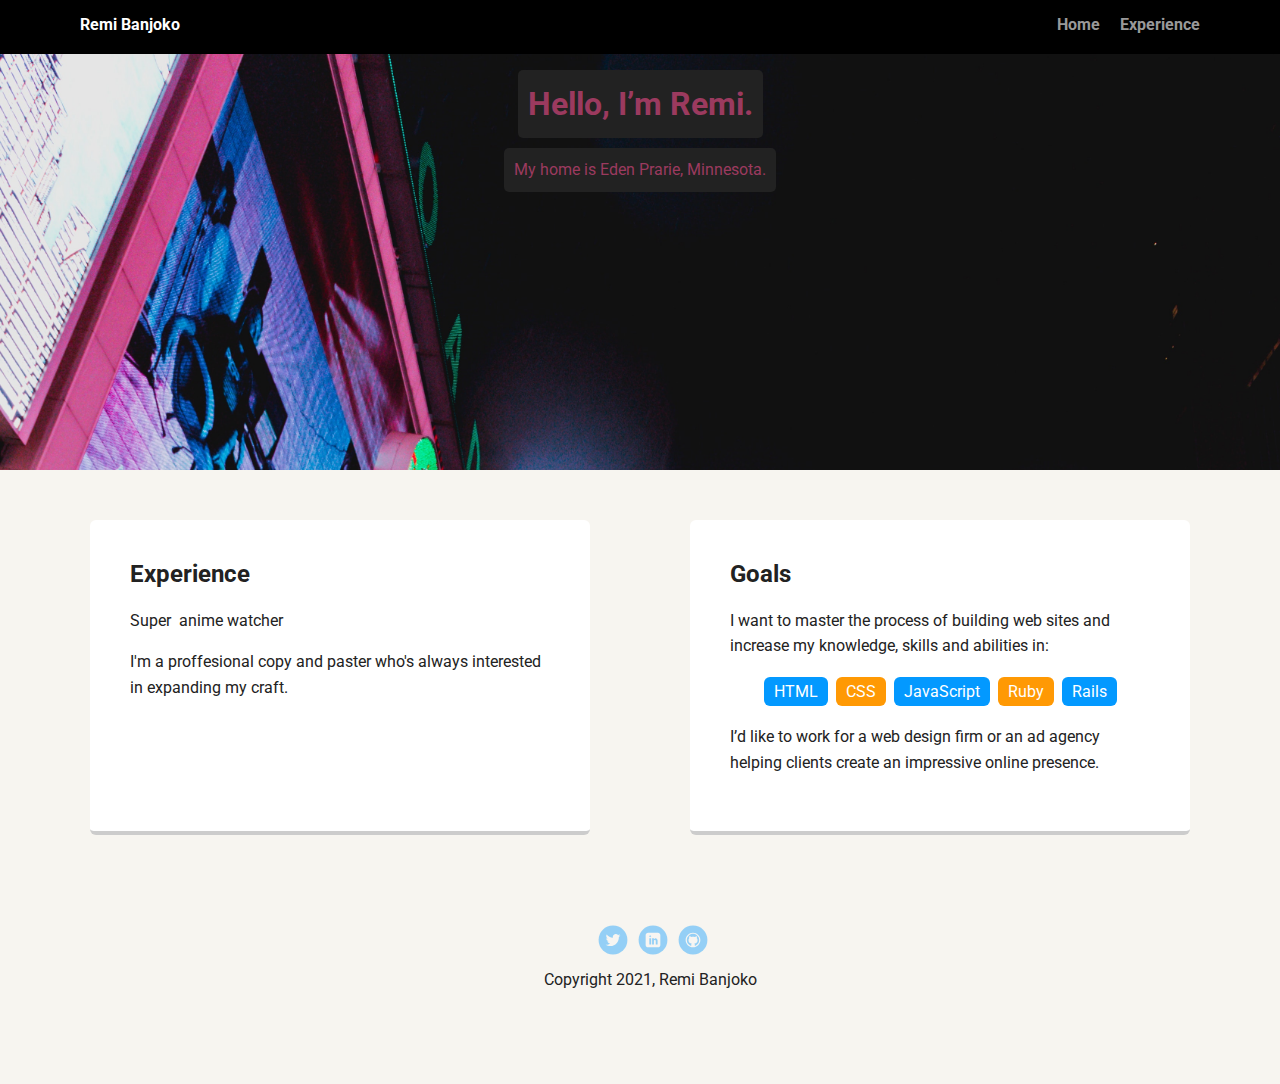
==== experience.html @ 9d986264 "Initial commit" ====
<!DOCTYPE html>
<html lang="en">
<head>
  <meta charset="utf-8">
  <title>Experince</title>
  <meta name="viewport" content="width=device-width, initial-scale=1.0">
  <link rel="stylesheet" href="styles.css">
  <link href="https://fonts.googleapis.com/css?family=Muli%7CRoboto:400,300,500,700,900" rel="stylesheet"></head>
  <body>

    <div class="main-nav">
        <ul class="nav">
          <li class="name">Remi Banjoko</li>
          <li><a href="index.html" >Home</a></li>
          <li><a href="experience.html">Experience</a></li>
        </ul>
    </div>

    <header>
     


      <h1 class="tag name"> <span>Hello, I’m Remi.</span></h1>
      <p class="tag location"><span>My home is Eden Prarie, Minnesota.</span></p>
    </header>

    <main class="flex">

      <div class="card">
        <h2>Experience</h2>
             <p> <span class="aura"> Super </span> anime watcher </p>
            
             <p>I'm a proffesional copy and paster who's always interested in expanding my craft.</p>
      </div> 

      <div class="card">
        <h2>Goals</h2>
        <p>I want to master the process of building web sites and increase my knowledge, skills and abilities in:</p>
        <ul class="skills">
          <li>HTML</li>
          <li>CSS</li>
          <li>JavaScript</li>
          <li>Ruby</li>
          <li>Rails</li>
        </ul>
        <p> I’d like to work for a web design firm or an ad agency helping clients create an impressive online presence.</p>
      </div> 




    </main>
    <footer>
      <ul>
        <li><a href="#" class="social twitter">Twitter</a></li>
        <li><a href="https://www.linkedin.com/in/remi-banjoko-4a3756212" target="blank" class="social linkedin">LinkedIn</a></li>
        <li><a href="#" class="social github">Github</a></li>
      </ul>
      <p class="copyright">Copyright 2021, Remi Banjoko</p>
    </footer>
  </body>
  </html>
---- styles.css ----
/* Global Layout Set-up */
* { 
  box-sizing: border-box;
}
  
body {
  margin: 0;
  padding: 0;
  text-align: center;
  font-family: 'Roboto', sans-serif;
  color: #222;
  background: #f7f5f0;
}
/* Link Styles */

a {
  text-decoration: none;
  color: #999;
}
a:hover {
  color: #6633ff;
}

/* Section Styles */

.main-nav {
  width: 100%;
  background: black;
  min-height: 30px;
  padding: 10px;
  position: fixed;
  text-align: center;
}

.nav {
  display: flex;
  justify-content: space-around;
  font-weight: 700;
  list-style-type: none;
  margin: 0 auto;
  padding: 0;
}

.name:hover span{
  display:none;
}

.name:hover:before{
 content:"Just a dude ";

}

.nav .name {
    display: block;
    margin-right: auto;
    color: white;
}
.nav li {
  padding: 5px 10px 10px 10px;
}

.nav a {
  transition: all .5s;
}
.nav a:hover {
  color: #9b3a5f;
}

header {
  text-align: center;
  background: url('images/street.jpg') no-repeat top center ;
  background-size: cover;
  overflow: hidden;
  padding-top: 60px;
}

header {
  line-height: 1.5;
}

/* header .swapBox{
  display:inline-block;
  background: url('images/actuallyMe5.jpg') no-repeat top center ;
  background-size: cover;
  margin-top: 50px;
  width: 150px;
  height: 150px;
  border-radius: 50%;
  border: 3px solid white;
  transition: all .5s;
} */

header .profile-image {
  position: relative;
  margin-top: 50px;
  width: 150px;
  height: 150px;
  border-radius: 50%;
  border: 3px solid white;
  transition: all .5s;
} 

/* header .swapBox:hover {
  background: url('images/actuallyMe4.jpg') no-repeat top center ;
  background-size: cover;
  border-radius: 50%;
  border: 3px solid rgb(238, 176, 240);
  transition: all .5s;
  transform: scale(1.001) rotate(1deg);
} */


 main .aura{
  display:inline-block;
  position: relative;
  height: 20px;
  width: 45px;
} 

 main .aura:hover {
  display:inline-block;
  position: relative;
  background: url('images/aura.gif') no-repeat center  ;
  background-size: auto center;
  
} 

.tag {
  background-color: #222;
  color: #9b3a5f;
  padding: 10px;
  border-radius: 5px;
  display: table;
  margin: 10px auto;
} 

.tag:hover{
  background-color: #222;
  color: #297972;
  padding: 10px;
  border-radius: 5px;
  display: table;
  margin: 10px auto;
  transform: scale(1.01);
}

.location {
  background-color: #222;
  color: #9b3a5f;
}
.location:hover span{
  display:none;

}

.location:hover:before{
 content:"Who lives somewhere";

}

.card {
  margin: 30px;
  padding: 20px 40px 40px;
  max-width: 500px;
  text-align: left;
  background: #fff;
  border-bottom: 4px solid #ccc;
  border-radius: 6px;
  transition: all .5s;
}
.card:hover {
  border-color: #ff99ff;
}

ul.skills {
  padding: 0;
  text-align: center;
}

.skills li {
  border-radius: 6px;
  display: inline-block;
  background: #ff9904;
  color: white;
  padding: 5px 10px;
  margin: 2px;
}

.skills li:nth-child(odd) {
  background: #0399ff;
}

footer {
  width: 100%;
  min-height: 30px;
  padding: 20px 0 40px 20px;
}

footer .copyright {
  top: -8px;
  font-size: .75em;
}

footer ul {
  list-style-type: none;
  margin: 0;
  padding: 0;
}

footer ul li {
  display: inline-block;
}

a.social {
  display: inline-block;
  text-indent: -9999px;
  margin-left: 5px;
  width: 30px;
  height: 30px;
  background-size: 30px 30px;
  opacity: .4;
  transition: all .5s;
}
a.twitter {
  background-image: url(images/twitter.svg);
}
a.linkedin {
  background-image: url(images/linkedin.svg);
}
a.github {
  background-image: url(images/github.svg);
}
a.social:hover {
  opacity: 1;
}
.clearfix {
  clear: both;
}

/* Styles for larger screens */
@media screen and (min-width: 720px) {
  
  .flex {
      display: -ms-flexbox;      /* TWEENER - IE 10 */
      display: flex; 
      max-width: 1200px;
      -ms-flex-pack: distribute;
      justify-content: space-around;
      margin: 0 auto;
  }

  header {
    min-height: 470px;
  }

  .nav {
    max-width: 1200px;
    padding: 0 30px;
  }


  main {
    padding-top: 20px;
  }

  main p {
    line-height: 1.6em;
  }

  footer {
    font-size: 1.3em;
    max-width: 1200px;
    margin: 40px auto;
  }

}
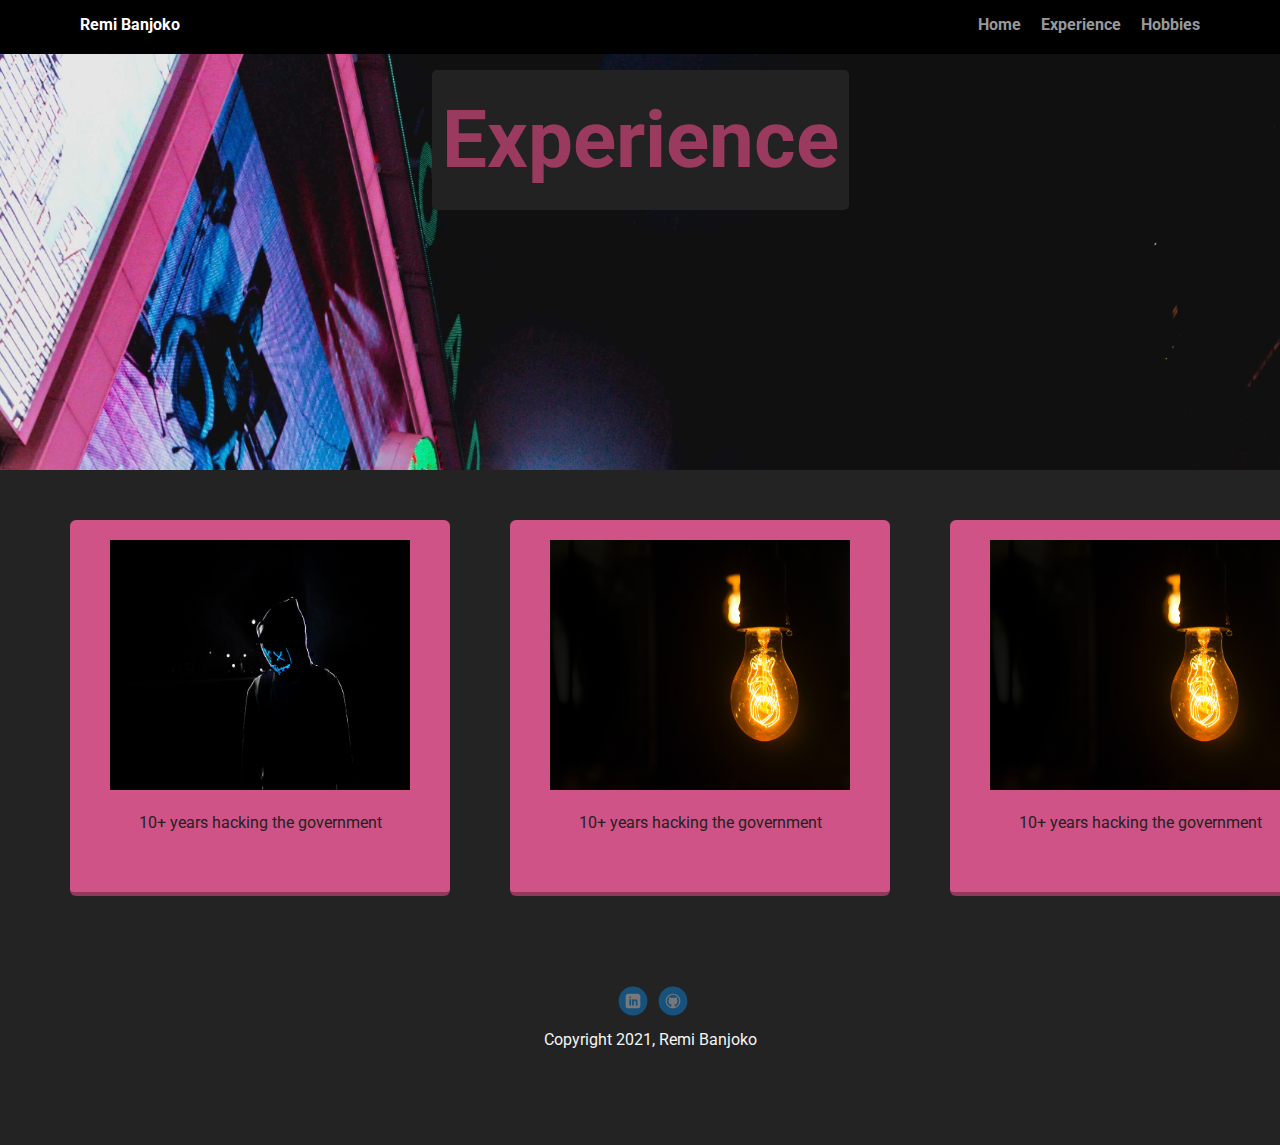
==== commit fbadb4c6: "fixed issue with experience cards" ====
--- a/experience.html
+++ b/experience.html
@@ -8,53 +8,42 @@
   <link href="https://fonts.googleapis.com/css?family=Muli%7CRoboto:400,300,500,700,900" rel="stylesheet"></head>
   <body>
 
-    <div class="main-nav">
+    <div class="main-navBar">
         <ul class="nav">
           <li class="name">Remi Banjoko</li>
           <li><a href="index.html" >Home</a></li>
           <li><a href="experience.html">Experience</a></li>
+          <li><a href="hobbies.html">Hobbies</a></li>
         </ul>
     </div>
 
     <header>
-     
-
-
-      <h1 class="tag name"> <span>Hello, I’m Remi.</span></h1>
-      <p class="tag location"><span>My home is Eden Prarie, Minnesota.</span></p>
+        <h1 class="page_title tag" >Experience</h1>
     </header>
 
     <main class="flex">
 
-      <div class="card">
-        <h2>Experience</h2>
-             <p> <span class="aura"> Super </span> anime watcher </p>
+     <div id="experinceCard1" class="descriptionCard">
+        <img src="images/scaryMask.jpg" alt="Picture of a scary looking hacker" width="300" height="250">
+        <p>10+ years hacking the government</p>
+     </div> 
+
+     <div id="experinceCard2" class="descriptionCard">
+        <img src="images/light.jpg" alt="Picture of a scary looking hacker" width="300" height="250">
+        <p>10+ years hacking the government</p>
+     </div> 
+
+     <div id="experinceCard3" class="descriptionCard">
+        <img src="images/light.jpg" alt="Picture of a scary looking hacker" width="300" height="250">
+        <p>10+ years hacking the government</p>
+     </div> 
             
-             <p>I'm a proffesional copy and paster who's always interested in expanding my craft.</p>
-      </div> 
-
-      <div class="card">
-        <h2>Goals</h2>
-        <p>I want to master the process of building web sites and increase my knowledge, skills and abilities in:</p>
-        <ul class="skills">
-          <li>HTML</li>
-          <li>CSS</li>
-          <li>JavaScript</li>
-          <li>Ruby</li>
-          <li>Rails</li>
-        </ul>
-        <p> I’d like to work for a web design firm or an ad agency helping clients create an impressive online presence.</p>
-      </div> 
-
-
-
 
     </main>
     <footer>
       <ul>
-        <li><a href="#" class="social twitter">Twitter</a></li>
         <li><a href="https://www.linkedin.com/in/remi-banjoko-4a3756212" target="blank" class="social linkedin">LinkedIn</a></li>
-        <li><a href="#" class="social github">Github</a></li>
+        <li><a href="https://github.com/Remi-Banjoko" target="blank" class="social github">Github</a></li>
       </ul>
       <p class="copyright">Copyright 2021, Remi Banjoko</p>
     </footer>
--- a/styles.css
+++ b/styles.css
@@ -2,14 +2,18 @@
 * { 
   box-sizing: border-box;
 }
-  
+
+.page_title {
+font-size: 5rem;
+}
+
 body {
   margin: 0;
   padding: 0;
   text-align: center;
   font-family: 'Roboto', sans-serif;
   color: #222;
-  background: #f7f5f0;
+  background: #242323;
 }
 /* Link Styles */
 
@@ -23,7 +27,7 @@
 
 /* Section Styles */
 
-.main-nav {
+.main-navBar {
   width: 100%;
   background: black;
   min-height: 30px;
@@ -68,7 +72,7 @@
 
 header {
   text-align: center;
-  background: url('images/street.jpg') no-repeat top center ;
+  background: url('images/street2.jpg') no-repeat top center ;
   background-size: cover;
   overflow: hidden;
   padding-top: 60px;
@@ -96,7 +100,7 @@
   width: 150px;
   height: 150px;
   border-radius: 50%;
-  border: 3px solid white;
+  border: 3px solid rgb(238, 176, 240);
   transition: all .5s;
 } 
 
@@ -110,7 +114,7 @@
 } */
 
 
- main .aura{
+ main .aura{ 
   display:inline-block;
   position: relative;
   height: 20px;
@@ -122,7 +126,7 @@
   position: relative;
   background: url('images/aura.gif') no-repeat center  ;
   background-size: auto center;
-  
+  transform: scale(1.25);
 } 
 
 .tag {
@@ -158,20 +162,37 @@
 
 }
 
-.card {
+.descriptionCard{
   margin: 30px;
   padding: 20px 40px 40px;
   max-width: 500px;
   text-align: left;
-  background: #fff;
-  border-bottom: 4px solid #ccc;
+  background: #cf5387;
+  border-bottom: 4px solid #91385d;
   border-radius: 6px;
   transition: all .5s;
 }
-.card:hover {
-  border-color: #ff99ff;
-}
-
+
+
+.descriptionCard:hover {
+  border-color: #297972;
+}
+
+#experinceCard1{
+text-align: center;
+
+}
+
+#experinceCard2{
+  text-align: center;
+  
+  }
+
+  #experinceCard3{
+    text-align: center;
+    
+    }
+      
 ul.skills {
   padding: 0;
   text-align: center;
@@ -197,6 +218,7 @@
 }
 
 footer .copyright {
+  color:whitesmoke;
   top: -8px;
   font-size: .75em;
 }
@@ -221,9 +243,7 @@
   opacity: .4;
   transition: all .5s;
 }
-a.twitter {
-  background-image: url(images/twitter.svg);
-}
+
 a.linkedin {
   background-image: url(images/linkedin.svg);
 }
@@ -249,6 +269,11 @@
       margin: 0 auto;
   }
 
+  .break {
+    flex-basis: 100%;
+    height: 0;
+  }
+
   header {
     min-height: 470px;
   }
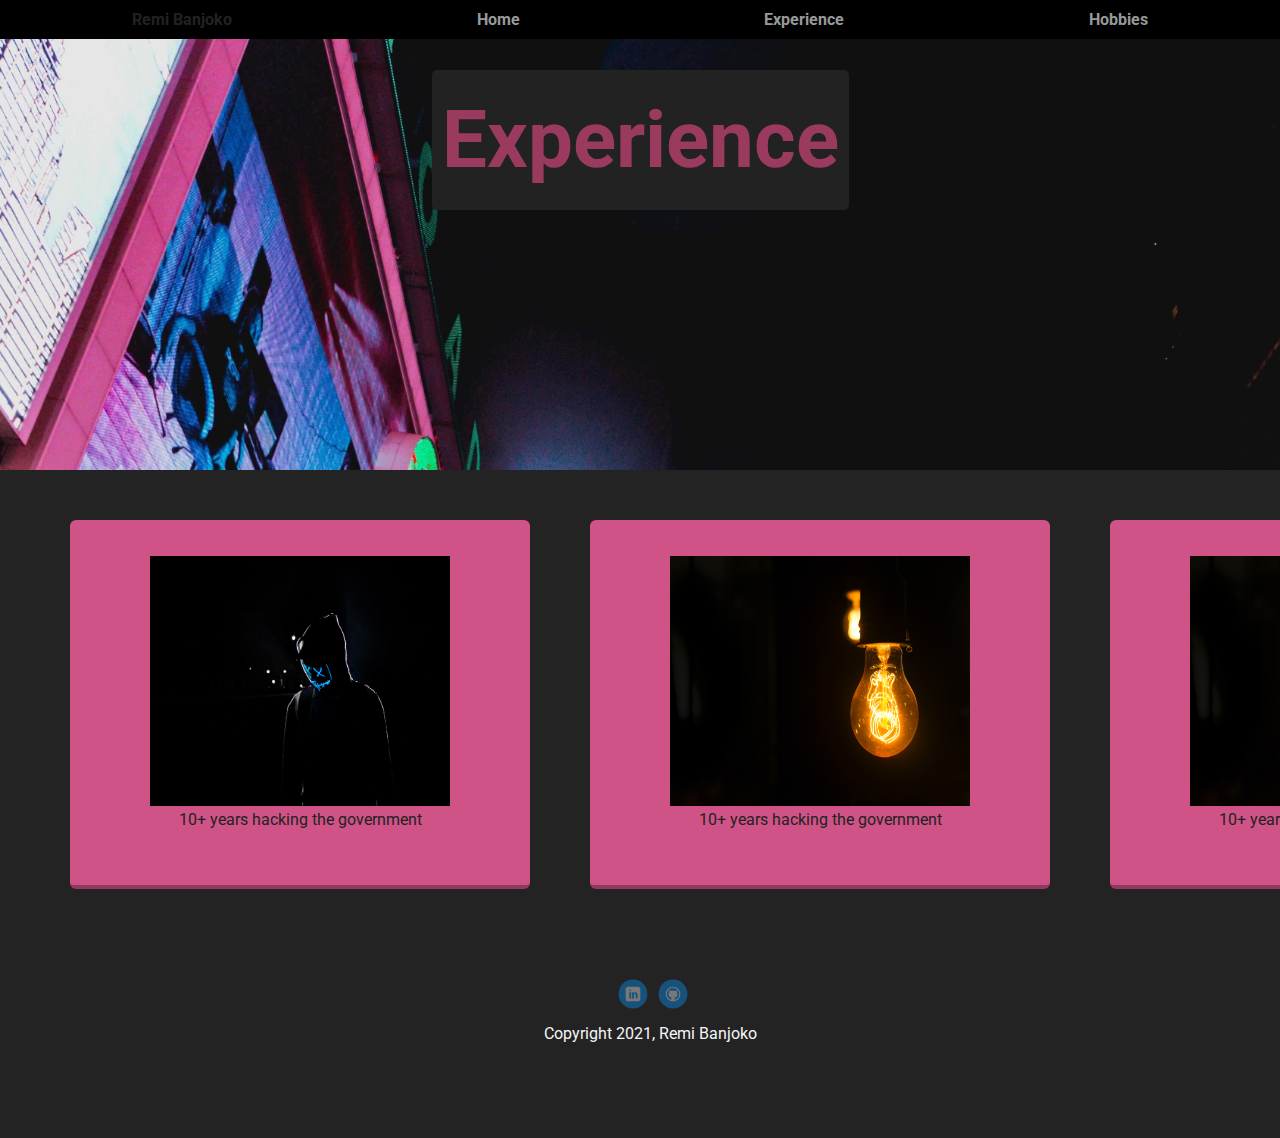
==== commit b7ee6ce3: "Fixed semantic errors as well as css error" ====
--- a/experience.html
+++ b/experience.html
@@ -8,14 +8,14 @@
   <link href="https://fonts.googleapis.com/css?family=Muli%7CRoboto:400,300,500,700,900" rel="stylesheet"></head>
   <body>
 
-    <div class="main-navBar">
-        <ul class="nav">
+    <nav class="main-navBar">
+        <ul class="navi">
           <li class="name">Remi Banjoko</li>
           <li><a href="index.html" >Home</a></li>
           <li><a href="experience.html">Experience</a></li>
           <li><a href="hobbies.html">Hobbies</a></li>
         </ul>
-    </div>
+      </nav>
 
     <header>
         <h1 class="page_title tag" >Experience</h1>
@@ -23,20 +23,26 @@
 
     <main class="flex">
 
-     <div id="experinceCard1" class="descriptionCard">
+     <section id="experinceCard1" class="descriptionCard">
+       <figure>
         <img src="images/scaryMask.jpg" alt="Picture of a scary looking hacker" width="300" height="250">
-        <p>10+ years hacking the government</p>
-     </div> 
+        <figcaption>10+ years hacking the government</figcaption>
+       </figure>
+      </section> 
 
-     <div id="experinceCard2" class="descriptionCard">
+     <section id="experinceCard2" class="descriptionCard">
+       <figure>
         <img src="images/light.jpg" alt="Picture of a scary looking hacker" width="300" height="250">
-        <p>10+ years hacking the government</p>
-     </div> 
+        <figcaption>10+ years hacking the government</figcaption>
+      </figure>
+     </section> 
 
-     <div id="experinceCard3" class="descriptionCard">
+     <section id="experinceCard3" class="descriptionCard">
+       <figure>
         <img src="images/light.jpg" alt="Picture of a scary looking hacker" width="300" height="250">
-        <p>10+ years hacking the government</p>
-     </div> 
+        <figcaption>10+ years hacking the government</figcaption>
+       </figure>
+     </section> 
             
 
     </main>
--- a/styles.css
+++ b/styles.css
@@ -36,7 +36,7 @@
   text-align: center;
 }
 
-.nav {
+.navi {
   display: flex;
   justify-content: space-around;
   font-weight: 700;
@@ -125,7 +125,7 @@
   display:inline-block;
   position: relative;
   background: url('images/aura.gif') no-repeat center  ;
-  background-size: auto center;
+  background-size: auto ;
   transform: scale(1.25);
 } 
 
